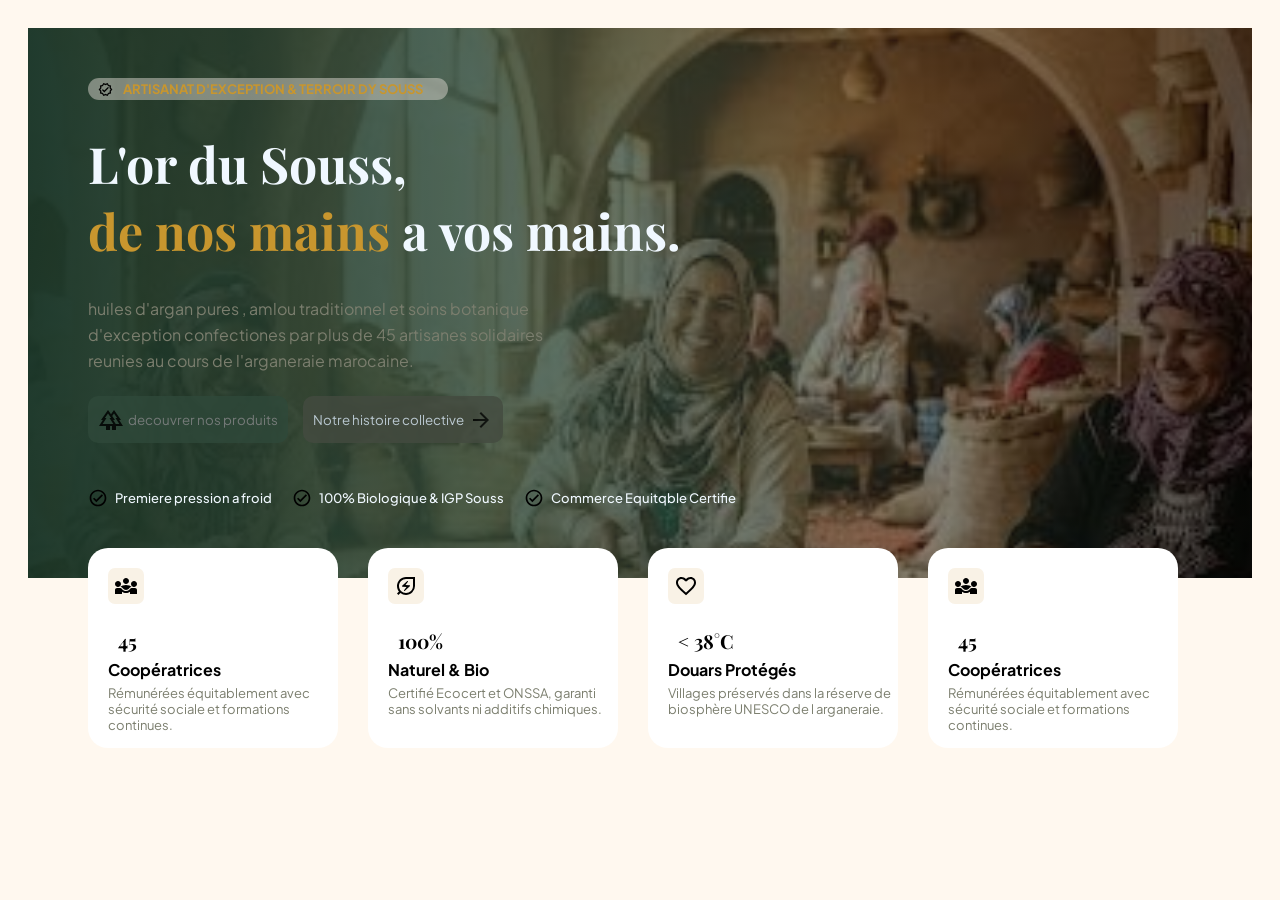
==== acceuil.html @ 3931d27a "feat/acceuil/herosection:completed" ====
<!DOCTYPE html>
<html lang="en">

<head>
  <meta charset="UTF-8">
  <meta name="viewport" content="width=device-width, initial-scale=1.0">
  <title>Document</title>
  <link rel="stylesheet" href="./styles/acceuil.css">
  <link rel="preconnect" href="https://fonts.googleapis.com">
  <link rel="preconnect" href="https://fonts.gstatic.com" crossorigin>
  <link
    href="https://fonts.googleapis.com/css2?family=Alfa+Slab+One&family=Plus+Jakarta+Sans:ital,wght@0,200..800;1,200..800&display=swap"
    rel="stylesheet">
  <link href="https://fonts.googleapis.com/css2?family=Playfair+Display:ital,wght@0,400..900;1,400..900&display=swap"
    rel="stylesheet">
</head>

<body>
  <section class="hero">
    <span class="hbdg"><img src="./icones/certifie.svg" alt=""> ARTISANAT D'EXCEPTION & TERROIR DY SOUSS</span>
    <H1>L'or du Souss,</H1>
    <h1><span>de nos mains </span> a vos mains.</h1>
    <div class="desc">
      <p>huiles d'argan pures , amlou traditionnel et soins botanique</p>
      <p>d'exception confectiones par plus de 45 artisanes solidaires</p>
      <p>reunies au cours de l'arganeraie marocaine.</p>
    </div>
    <div class="but">
      <button class="bone"> <img src="./icones/foret.svg" alt="">decouvrer nos produits </button>
      <button class="btwo"> Notre histoire collective <img src="./icones/fleche-droite.svg" alt=""> </button>
    </div>
    <div class="padge">
      <p><img src="./icones/coche-cercle.svg" alt=""> Premiere pression a froid </p>
      <p><img src="./icones/coche-cercle.svg" alt=""> 100% Biologique & IGP Souss</p>
      <p><img src="./icones/coche-cercle.svg" alt=""> Commerce Equitqble Certifie </p>
    </div>

  </section>
  <div class="herocards">
    <div class="hcard">
      <img src="/icones/diversite.svg" alt="">
      <h3>45</h3>
      <h4>Coopératrices</h4>
      <p>Rémunérées équitablement avec
        sécurité sociale et formations
        continues.</p>

    </div>
    <div class="hcard">
      <img src="/icones/feuille-energie.svg" alt="">
      <h3>100%</h3>
      <h4>Naturel & Bio</h4>
      <p>Certifié Ecocert et ONSSA, garanti
        sans solvants ni additifs chimiques.</p>

    </div>
    <div class="hcard">
      <img src="/icones/favori.svg" alt="">
      <h3> < 38°C</h3>
      <h4>Douars Protégés</h4>
      <p>Villages préservés dans la réserve
de biosphère UNESCO de
l arganeraie.</p>

    </div>
    <div class="hcard">
      <img src="/icones/diversite.svg" alt="">
      <h3>45</h3>
      <h4>Coopératrices</h4>
      <p>Rémunérées équitablement avec
        sécurité sociale et formations
        continues.</p>

    </div>
  </div>




</body>

</html>
---- styles/acceuil.css ----
body{
    padding: 20px;

    background-color: #FFF8EF;
}
.hero{
        position: relative;
    padding-top:  50px; ;
   padding-left: 60px;
        background-image:    linear-gradient(
      90deg,
      rgba(20, 48, 34, 0.96) 0%,
      rgba(47, 74, 58, 0.85) 35%,
      rgba(25, 40, 30, 0.50) 70%,
      rgba(0, 0, 0, 0.65) 100%
    ),url("/imgs/hero/accueil-hero-cooperatrices.jpg");
       
    background-repeat: no-repeat;            
    background-size:cover;                  
    background-position: center;
    background-attachment: fixed; 
    height: 500px;
   


}
.desc{
    margin-top: 40px;
    line-height: 10px;
    margin-bottom: 30px;
    
 p{
        color: #7B7E6E;
         font-family: "Plus Jakarta Sans", sans-serif;
  
  font-weight:400;
 font-size: medium;
    }
}
.hbdg{
    padding-left: 10px;
    border-radius: 20px;
    align-items: center;
    margin-bottom: 30px;
    
display: flex;
background-color: rgba(218, 214, 205, 0.5);

width: 350px;
height: 22px;
gap: 10px;
  color: #c8962e;
  font-family: "Plus Jakarta Sans", sans-serif;
  
  font-weight:700;
 font-size: small;
  img{
    color: #c8962e;
    width: 15px;
  }
}
    h1{
        margin-top: 0px;
        margin-bottom: 0Px;
      font-family: "Playfair Display", serif;
  font-size: 50Px;
  font-weight: 700;
  color: aliceblue;
  font-style: normal;
  span{
    color: #c8962e;
  }
  
    }
    .but{
           display: flex;
          gap:15px;
        button{
            display: flex;
           justify-content: center;
           align-items: center;
           gap:5px;
           height: 47px;
           width: 200px;
           border: none;
           border-radius: 10px;
          
        } .btwo{
           background-color:#444B40;
           opacity: 0.8;
           color: rgb(220, 235, 249);
           font-family:"Plus Jakarta Sans", sans-serif ;
           }
           .bone{
            background-color: #2F493A;
            opacity: 0.8;
                      color: rgb(137, 138, 140);
           font-family:"Plus Jakarta Sans", sans-serif ;
           }
          
    }
     .padge{
            display: flex;
            gap: 20Px;
            margin-top: 32Px;
            p{
                font-family:"Plus Jakarta Sans", sans-serif ;
                font-size: small;
                font-weight: 500;
                color: aliceblue;
                display: flex;
                justify-content: center;
                align-items: center;
                gap: 7px;
                img{
                  width: 20px;
      
                }
            }
           }
           .herocards{
                position: relative;
                bottom: 30px;
            margin-left: 60px;
            display: flex;
            gap: 30px;
            flex-wrap: wrap;
           }
           .hcard{
            img{
        background-color: #F9F2E6;
        padding: 6px;
        border-radius: 7Px;
        margin:  20Px 0PX 0PX 20px;

            }
            h3{
             font-family: "Playfair Display", serif;
             font-weight: 700;
             font-size: larger;
             margin: 20Px 0PX 0PX 30px ;
            }
            h4{
              margin: 5Px 0PX 0PX 20px ;
              font-family:"Plus Jakarta Sans", serif ;
              font-size: medium;
            }
            p{
          font-family:"Plus Jakarta Sans", serif ;
              font-size: small;
              color: #7B7E6E;
              margin: 5Px 0PX 0PX 20px ;
            }

            background-color: rgb(255, 255, 255);
            width: 250px;
            height: 200px;
            border: none;
            border-radius: 20px;
            
           }
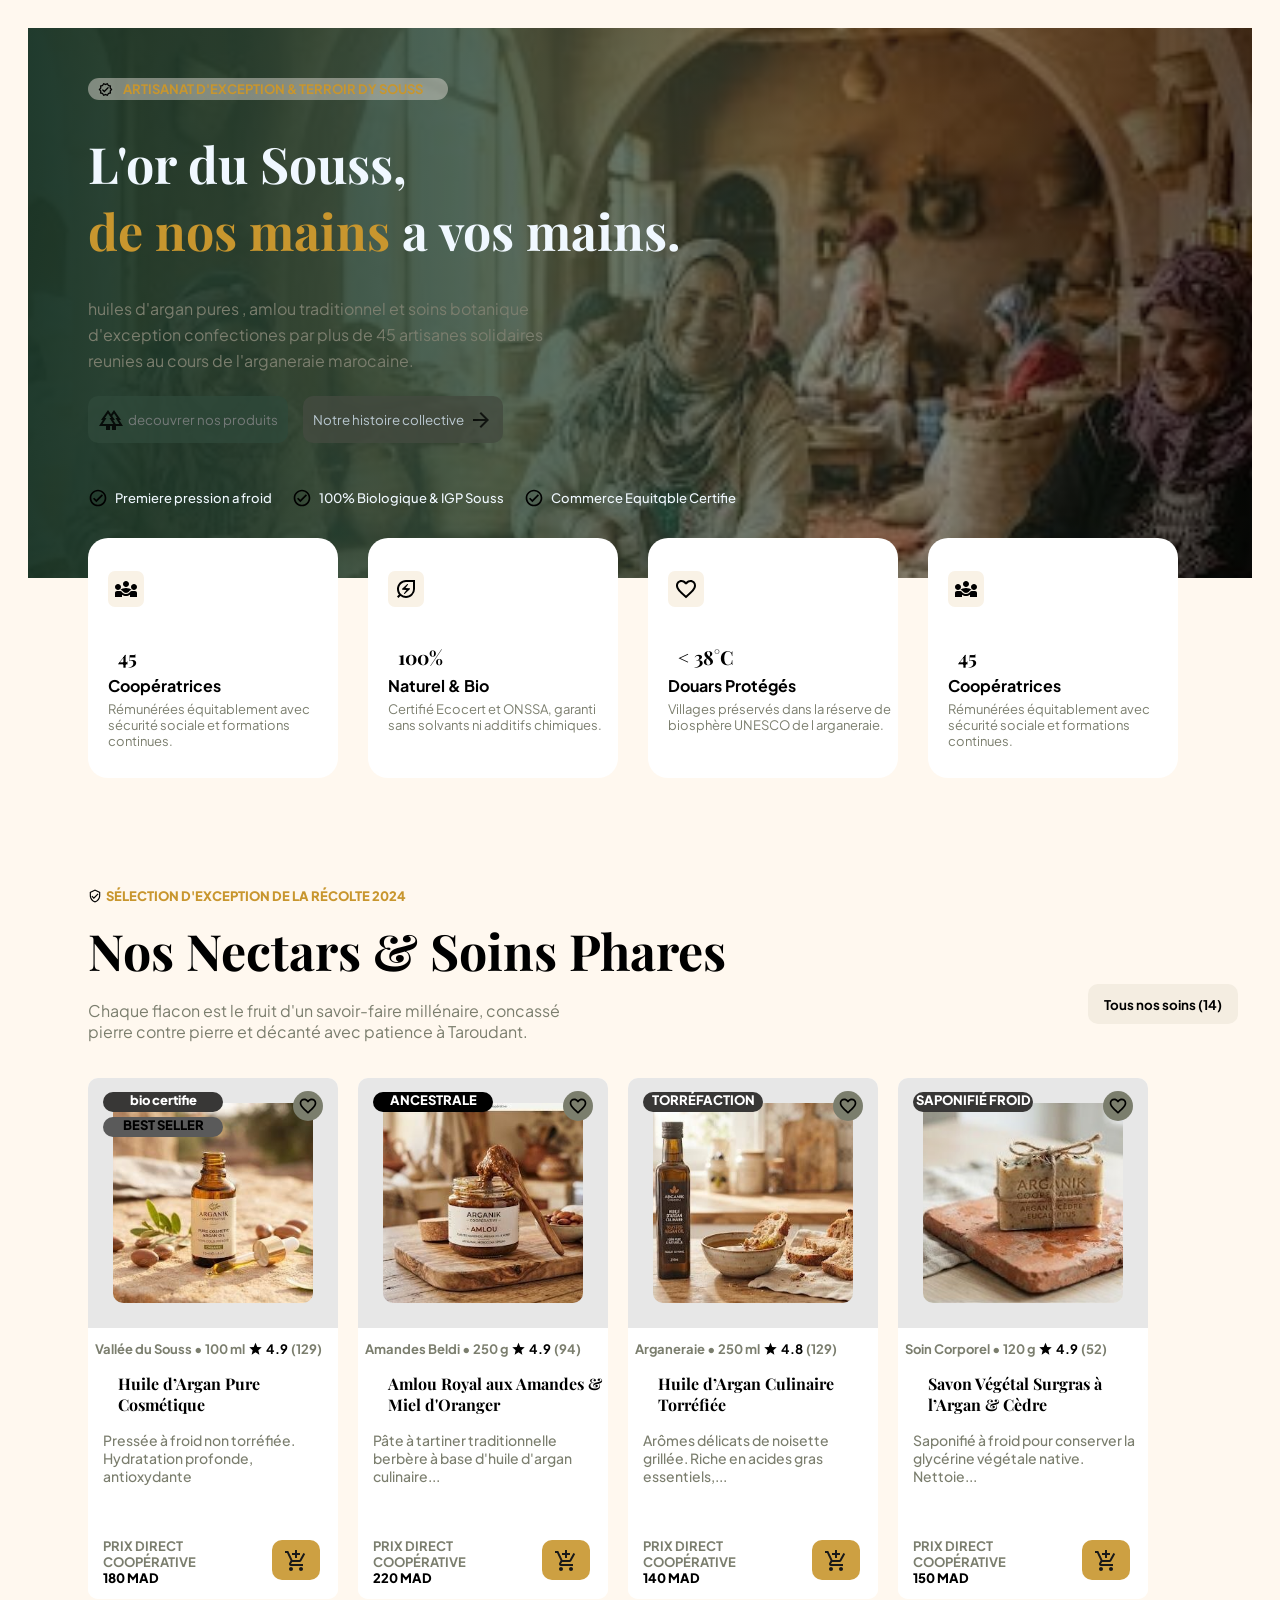
==== commit 4d168e6f: "faet/acceuil/product-section: completed" ====
--- a/acceuil.html
+++ b/acceuil.html
@@ -56,11 +56,12 @@
     </div>
     <div class="hcard">
       <img src="/icones/favori.svg" alt="">
-      <h3> < 38°C</h3>
-      <h4>Douars Protégés</h4>
-      <p>Villages préservés dans la réserve
-de biosphère UNESCO de
-l arganeraie.</p>
+      <h3>
+        < 38°C</h3>
+          <h4>Douars Protégés</h4>
+          <p>Villages préservés dans la réserve
+            de biosphère UNESCO de
+            l arganeraie.</p>
 
     </div>
     <div class="hcard">
@@ -73,6 +74,125 @@
 
     </div>
   </div>
+  <section class="produits">
+    <h3> <img src="/icones/bouclier.svg" alt="">SÉLECTION D'EXCEPTION DE LA RÉCOLTE 2024</h3>
+    <h1>Nos Nectars & Soins Phares</h1>
+    <div class="xx">
+      <p>Chaque flacon est le fruit d'un savoir-faire millénaire, concassé pierre contre
+        pierre et décanté avec patience à Taroudant.</p>
+      <button>Tous nos soins (14)</button>
+    </div>
+
+    <div class="produitcards">
+      <div class="prdcard">
+        <div class="top">
+          <div class="badge">
+            <p>
+              <span class="grayfionse">bio certifie </span>
+              <span class="gray">BEST SELLER</span>
+            </p>
+            <img src="/icones/favori.svg" alt="">
+          </div>
+          <img class="imgT" src="/imgs/produits/huile-argan-cosmetique-02.jpg" alt="">
+        </div>
+        <div class="buttum">
+          <p> Vallée du Souss • 100 ml <img class="img" src="/icones/etoile.svg" alt=""> <span>4.9</span>(129) </p>
+          <h3>Huile d’Argan Pure
+            Cosmétique</h3>
+          <article>Pressée à froid non torréfiée.
+            Hydratation profonde, antioxydante</article>
+        </div>
+        <div class="panier first" >
+          <p>PRIX DIRECT COOPÉRATIVE
+            <span>180 MAD</span>
+          </p>
+          <button> <img src="/icones/ajout-panier.svg" alt=""></button>
+        </div>
+      </div>
+
+      <div class="prdcard">
+        <div class="top">
+          <div class="badge">
+            <p>
+              <span> ANCESTRALE </span>
+
+            </p>
+            <img src="/icones/favori.svg" alt="">
+          </div>
+          <img class="imgT" src="/imgs/produits/amlou-amandes-miel-02.jpg" alt="">
+        </div>
+        <div class="buttum">
+          <p> Amandes Beldi • 250 g <img class="img" src="/icones/etoile.svg" alt=""> <span>4.9</span>(94) </p>
+          <h3>Amlou Royal aux
+            Amandes & Miel
+            d'Oranger</h3>
+          <article>Pâte à tartiner traditionnelle berbère
+            à base d'huile d'argan culinaire...</article>
+        </div>
+        <div class="panier">
+          <p>PRIX DIRECT COOPÉRATIVE
+            <span>220 MAD</span>
+          </p>
+          <button> <img src="/icones/ajout-panier.svg" alt=""></button>
+        </div>
+      </div>
+
+      <div class="prdcard">
+        <div class="top">
+          <div class="badge">
+            <p>
+              <span class="grayfionse">TORRÉFACTION</span>
+
+            </p>
+            <img src="/icones/favori.svg" alt="">
+          </div>
+          <img class="imgT" src="/imgs/produits/huile-argan-culinaire-02.jpg" alt="">
+        </div>
+        <div class="buttum">
+          <p> Arganeraie •
+            250 ml <img class="img" src="/icones/etoile.svg" alt=""> <span>4.8</span>(129) </p>
+          <h3>Huile d’Argan Culinaire
+            Torréfiée</h3>
+          <article>Arômes délicats de noisette grillée.
+            Riche en acides gras essentiels,...</article>
+        </div>
+        <div class="panier">
+          <p>PRIX DIRECT COOPÉRATIVE
+            <span>140 MAD</span>
+          </p>
+          <button> <img src="/icones/ajout-panier.svg" alt=""></button>
+        </div>
+      </div>
+
+      <div class="prdcard">
+        <div class="top">
+          <div class="badge">
+            <p>
+              <span class="grayfionse">SAPONIFIÉ FROID </span>
+
+            </p>
+            <img src="/icones/favori.svg" alt="">
+          </div>
+          <img class="imgT" src="/imgs/produits/savon-vegetal-argan-cedre.jpg" alt="">
+        </div>
+        <div class="buttum">
+          <p> Soin Corporel • 120 g <img class="img" src="/icones/etoile.svg" alt=""> <span>4.9</span>(52) </p>
+          <h3>Savon Végétal Surgras à
+            l’Argan & Cèdre</h3>
+          <article>Saponifié à froid pour conserver la
+            glycérine végétale native. Nettoie...</article>
+        </div>
+        <div class="panier">
+          <p>PRIX DIRECT COOPÉRATIVE
+            <span>150 MAD</span>
+          </p>
+          <button> <img src="/icones/ajout-panier.svg" alt=""></button>
+        </div>
+      </div>
+
+
+    </div>
+  </section>
 
 
 
--- a/styles/acceuil.css
+++ b/styles/acceuil.css
@@ -1,161 +1,383 @@
-body{
+body {
     padding: 20px;
 
     background-color: #FFF8EF;
 }
-.hero{
-        position: relative;
-    padding-top:  50px; ;
-   padding-left: 60px;
-        background-image:    linear-gradient(
-      90deg,
-      rgba(20, 48, 34, 0.96) 0%,
-      rgba(47, 74, 58, 0.85) 35%,
-      rgba(25, 40, 30, 0.50) 70%,
-      rgba(0, 0, 0, 0.65) 100%
-    ),url("/imgs/hero/accueil-hero-cooperatrices.jpg");
-       
-    background-repeat: no-repeat;            
-    background-size:cover;                  
+
+.hero {
+    position: relative;
+    padding-top: 50px;
+    ;
+    padding-left: 60px;
+    background-image: linear-gradient(90deg,
+            rgba(20, 48, 34, 0.96) 0%,
+            rgba(47, 74, 58, 0.85) 35%,
+            rgba(25, 40, 30, 0.50) 70%,
+            rgba(0, 0, 0, 0.65) 100%), url("/imgs/hero/accueil-hero-cooperatrices.jpg");
+
+    background-repeat: no-repeat;
+    background-size: cover;
     background-position: center;
-    background-attachment: fixed; 
+    background-attachment: fixed;
     height: 500px;
-   
-
-
-}
-.desc{
+
+
+
+}
+
+.desc {
     margin-top: 40px;
     line-height: 10px;
     margin-bottom: 30px;
-    
- p{
+
+    p {
         color: #7B7E6E;
-         font-family: "Plus Jakarta Sans", sans-serif;
-  
-  font-weight:400;
- font-size: medium;
-    }
-}
-.hbdg{
+        font-family: "Plus Jakarta Sans", sans-serif;
+
+        font-weight: 400;
+        font-size: medium;
+    }
+}
+
+.hbdg {
     padding-left: 10px;
     border-radius: 20px;
     align-items: center;
     margin-bottom: 30px;
-    
-display: flex;
-background-color: rgba(218, 214, 205, 0.5);
-
-width: 350px;
-height: 22px;
-gap: 10px;
-  color: #c8962e;
-  font-family: "Plus Jakarta Sans", sans-serif;
-  
-  font-weight:700;
- font-size: small;
-  img{
+
+    display: flex;
+    background-color: rgba(218, 214, 205, 0.5);
+
+    width: 350px;
+    height: 22px;
+    gap: 10px;
     color: #c8962e;
-    width: 15px;
-  }
-}
-    h1{
-        margin-top: 0px;
-        margin-bottom: 0Px;
-      font-family: "Playfair Display", serif;
-  font-size: 50Px;
-  font-weight: 700;
-  color: aliceblue;
-  font-style: normal;
-  span{
-    color: #c8962e;
-  }
-  
-    }
-    .but{
-           display: flex;
-          gap:15px;
-        button{
-            display: flex;
-           justify-content: center;
-           align-items: center;
-           gap:5px;
-           height: 47px;
-           width: 200px;
-           border: none;
-           border-radius: 10px;
-          
-        } .btwo{
-           background-color:#444B40;
-           opacity: 0.8;
-           color: rgb(220, 235, 249);
-           font-family:"Plus Jakarta Sans", sans-serif ;
-           }
-           .bone{
-            background-color: #2F493A;
-            opacity: 0.8;
-                      color: rgb(137, 138, 140);
-           font-family:"Plus Jakarta Sans", sans-serif ;
-           }
-          
-    }
-     .padge{
-            display: flex;
-            gap: 20Px;
-            margin-top: 32Px;
-            p{
-                font-family:"Plus Jakarta Sans", sans-serif ;
-                font-size: small;
-                font-weight: 500;
-                color: aliceblue;
-                display: flex;
-                justify-content: center;
-                align-items: center;
-                gap: 7px;
-                img{
-                  width: 20px;
-      
-                }
-            }
-           }
-           .herocards{
-                position: relative;
-                bottom: 30px;
-            margin-left: 60px;
-            display: flex;
-            gap: 30px;
-            flex-wrap: wrap;
-           }
-           .hcard{
-            img{
+    font-family: "Plus Jakarta Sans", sans-serif;
+
+    font-weight: 700;
+    font-size: small;
+
+    img {
+        color: #c8962e;
+        width: 15px;
+    }
+}
+
+h1 {
+    margin-top: 0px;
+    margin-bottom: 0Px;
+    font-family: "Playfair Display", serif;
+    font-size: 50Px;
+    font-weight: 700;
+    color: aliceblue;
+    font-style: normal;
+
+    span {
+        color: #c8962e;
+    }
+
+}
+
+.but {
+    display: flex;
+    gap: 15px;
+
+    button {
+        display: flex;
+        justify-content: center;
+        align-items: center;
+        gap: 5px;
+        height: 47px;
+        width: 200px;
+        border: none;
+        border-radius: 10px;
+
+    }
+
+    .btwo {
+        background-color: #444B40;
+        opacity: 0.8;
+        color: rgb(220, 235, 249);
+        font-family: "Plus Jakarta Sans", sans-serif;
+    }
+
+    .bone {
+        background-color: #2F493A;
+        opacity: 0.8;
+        color: rgb(137, 138, 140);
+        font-family: "Plus Jakarta Sans", sans-serif;
+    }
+
+}
+
+.padge {
+    display: flex;
+    gap: 20Px;
+    margin-top: 32Px;
+
+    p {
+        font-family: "Plus Jakarta Sans", sans-serif;
+        font-size: small;
+        font-weight: 500;
+        color: aliceblue;
+        display: flex;
+        justify-content: center;
+        align-items: center;
+        gap: 7px;
+
+        img {
+            width: 20px;
+
+        }
+    }
+}
+
+.herocards {
+    position: relative;
+    bottom: 40px;
+    margin-left: 60px;
+    display: flex;
+    gap: 30px;
+    flex-wrap: wrap;
+}
+
+.hcard {
+    img {
         background-color: #F9F2E6;
         padding: 6px;
         border-radius: 7Px;
-        margin:  20Px 0PX 0PX 20px;
-
-            }
-            h3{
-             font-family: "Playfair Display", serif;
-             font-weight: 700;
-             font-size: larger;
-             margin: 20Px 0PX 0PX 30px ;
-            }
-            h4{
-              margin: 5Px 0PX 0PX 20px ;
-              font-family:"Plus Jakarta Sans", serif ;
-              font-size: medium;
-            }
-            p{
-          font-family:"Plus Jakarta Sans", serif ;
-              font-size: small;
-              color: #7B7E6E;
-              margin: 5Px 0PX 0PX 20px ;
-            }
-
-            background-color: rgb(255, 255, 255);
-            width: 250px;
+        margin: 33Px 0PX 0PX 20px;
+
+    }
+
+    h3 {
+        font-family: "Playfair Display", serif;
+        font-weight: 700;
+        font-size: larger;
+        margin: 33Px 0PX 0PX 30px;
+    }
+
+    h4 {
+        margin: 5Px 0PX 0PX 20px;
+        font-family: "Plus Jakarta Sans", serif;
+        font-size: medium;
+    }
+
+    p {
+        font-family: "Plus Jakarta Sans", serif;
+        font-size: small;
+        color: #7B7E6E;
+        margin: 5Px 0PX 0PX 20px;
+    }
+
+    background-color: rgb(255, 255, 255);
+    width: 250px;
+    height: 240px;
+    border: none;
+    border-radius: 20px;
+
+}
+
+.produits {
+    margin: 70Px 0px 0px 60px;
+
+    h3 {
+        color: #c8962e;
+        font-family: "Plus Jakarta Sans", serif;
+        font-weight: 800;
+        
+        font-size: small;
+        display: flex;
+        align-items: center;
+
+        img {
+            width: 14px;
+            margin-right: 4px;
+        }
+
+    }
+
+    h1 {
+        font-family: "Playfair Display", serif;
+        font-size: 50Px;
+        font-weight: 700;
+        color: black;
+    }
+
+    p {
+        font-family: "Plus Jakarta Sans", serif;
+        color: #7B7E6E;
+        width: 500px;
+    }
+
+    button {
+        background-color: #F4EDE1;
+        height: 40px;
+        width: 150px;
+        font-family: "Plus Jakarta Sans", serif;
+        border: none;
+        border-radius: 10px;
+        margin-bottom: 5Px;
+        font-weight: 700;
+
+    }
+
+    .xx {
+        display: flex;
+        gap: 500Px;
+    }
+}
+
+
+
+
+.prdcard {
+    padding-bottom: 0;
+    background-color: white;
+     width: 250px;
+     border-radius: 10px;
+    display: flex;
+    flex-direction: column;
+    
+
+    .top {
+     
+     position: relative;
+        background-color: #E7E7E7;
+        width: 250px;
+        height: 250px;
+        display: flex;
+        align-items: center;
+        justify-content: center;
+        border-radius: 10px 10PX 0Px 0px;
+
+        .imgT {
+          
+            object-fit: cover;
+            width: 200px;
             height: 200px;
             border: none;
-            border-radius: 20px;
-            
-           }+            border-radius: 10px;
+        }
+
+    }
+
+    .buttum {
+        background-color: white;
+     
+        width: 250PX;
+        p {
+            margin-left: 7Px;
+            display: flex;
+            gap: 3px;
+            font-weight: 700;
+            font-size: 13px;
+            span{
+                font-weight: 700;
+                color: black;
+            }
+
+
+        }
+
+        .img {
+            width: 15px;
+        }
+
+        h3 {
+            font-family: "Playfair Display", serif;
+            font-size: 16Px;
+            font-weight: 700;
+            margin-left: 4PX;
+            color: black;
+            margin-left: 30px;
+        }
+        article{
+            margin-left: 15px;
+           font-family:"Plus Jakarta Sans", serif ;
+           font-size: 14px;
+           font-weight: 500;
+            max-width: 230Px;
+            color: #7B7E6E;
+        }
+
+    }
+    .panier{
+        margin-top: 40px;
+        background-color: white;
+        display: flex;
+        width: 250px;
+        border-radius: 0 0 10px 10px;
+        p{
+            display: flex;
+            flex-direction: column;
+            font-size: 13px;
+            font-weight: 700;
+            margin-left: 15px;
+            span{
+                color: black;
+                font-weight: 800;
+            }
+        }
+        button{
+            background-color: #c8962e;
+            padding: 5px 0px 0px 0px;
+            margin: 15Px 18Px 10Px 10Px;
+            opacity: 0.9;
+        }
+    }
+    .badge{
+        display:flex;
+        gap: 40px;
+        padding: 0;
+        width: 220px;
+        position: absolute;
+        z-index: 1;
+        top: -2px;
+        img{
+            margin-top: 15Px;
+            width: 20px;
+            height: 20px;
+                background-color: hsl(71, 7%, 46%);
+                padding: 5PX;
+                border-radius: 20Px;
+        }
+        p{
+            display: flex;
+            flex-direction: column;
+            gap: 5px;
+          
+        
+            width: 150px;
+            span{
+                background-color: black;
+                width: 120px;
+                height: 20px;
+                
+                display: flex;
+                justify-content: center;
+                border-radius: 10PX;
+                font-family:"Plus Jakarta Sans", serif ;
+                font-size: small;
+                font-weight: 800;
+                color: white;
+                
+            }
+            .grayfionse{
+                 background-color: #383736;
+                 color: white;
+            }
+            .gray{
+             background-color: #5A5A5A;
+                 color: black;
+            }
+        }
+    }
+
+}
+.produitcards{
+    display: flex;
+    gap: 20px;
+    flex-wrap: wrap;
+    margin-top: 20px;
+}
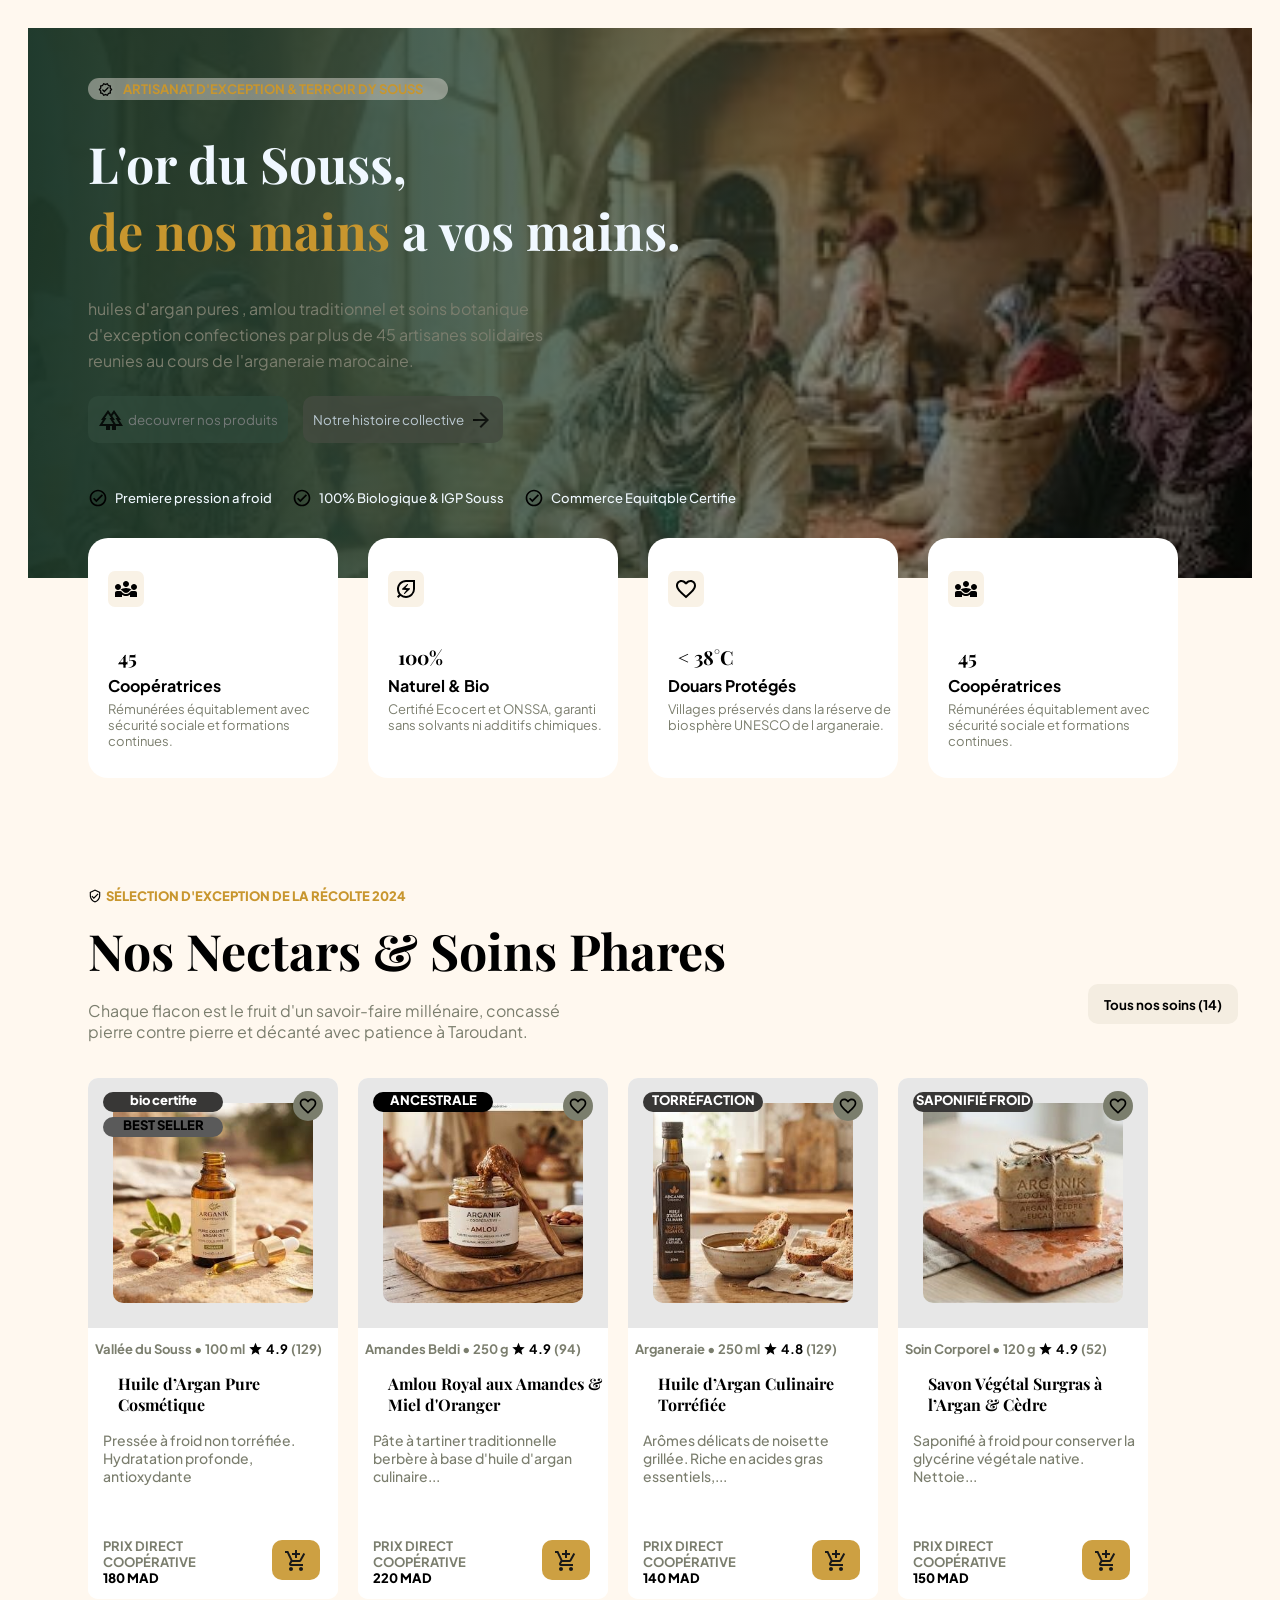
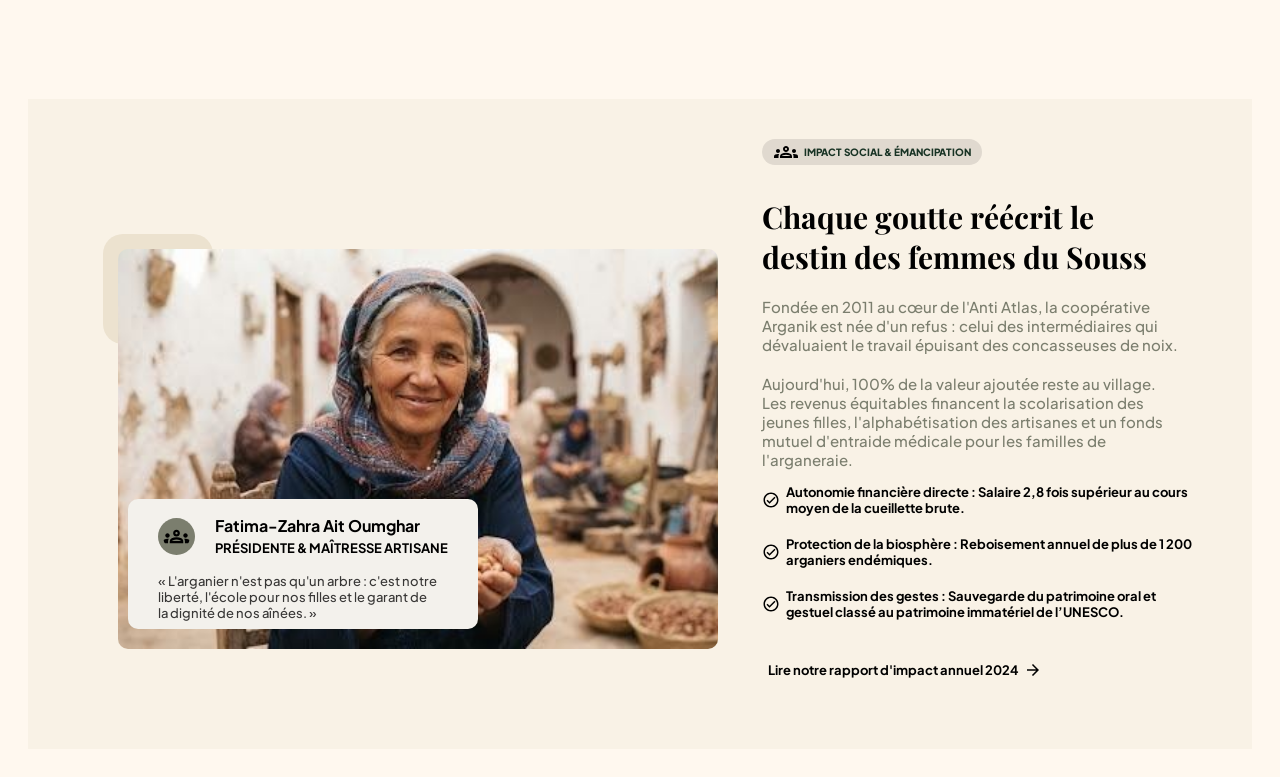
==== commit 65efefeb: "feat/acuiell/impact-section:completed" ====
--- a/acceuil.html
+++ b/acceuil.html
@@ -102,7 +102,7 @@
           <article>Pressée à froid non torréfiée.
             Hydratation profonde, antioxydante</article>
         </div>
-        <div class="panier first" >
+        <div class="panier first">
           <p>PRIX DIRECT COOPÉRATIVE
             <span>180 MAD</span>
           </p>
@@ -193,6 +193,51 @@
 
     </div>
   </section>
+  <section class="impact">
+    <div class="leftside">
+      <div class="care "></div>
+      <img src="/imgs/accueil/impact-presidente-fatima-zahra.jpg" alt="">
+      <div class="msg">
+        <li><img src="/icones/groupe.svg" alt="">
+          <p>
+            Fatima-Zahra Ait Oumghar <br>
+            <span> PRÉSIDENTE & MAÎTRESSE ARTISANE</span>
+          </p>
+        </li>
+        <article>
+          « L'arganier n'est pas qu'un arbre : c'est notre liberté,
+          l'école pour nos filles et le garant de la dignité de
+          nos aînées. »
+      </div>
+
+
+      </article>
+    </div>
+
+
+    <div class="rightside">
+      <span><img src="/icones/groupe.svg" alt="">IMPACT SOCIAL & ÉMANCIPATION</span>
+      <h1>Chaque goutte réécrit le
+        destin des femmes du
+        Souss</h1>
+
+      <p>Fondée en 2011 au cœur de l'Anti Atlas, la coopérative Arganik
+        est née d'un refus : celui des intermédiaires qui dévaluaient le
+        travail épuisant des concasseuses de noix.</p>
+      <p>Aujourd'hui, 100% de la valeur ajoutée reste au village. Les
+        revenus équitables financent la scolarisation des jeunes filles,
+        l'alphabétisation des artisanes et un fonds mutuel d'entraide
+        médicale pour les familles de l'arganeraie.</p>
+
+      <li><img src="/icones/coche-cercle.svg" alt="">Autonomie financière directe : Salaire 2,8 fois supérieur au cours
+        moyen de la cueillette brute.</li>
+      <li><img src="/icones/coche-cercle.svg" alt="">Protection de la biosphère : Reboisement annuel de plus de 1 200
+        arganiers endémiques.</li>
+      <li><img src="/icones/coche-cercle.svg" alt=""> Transmission des gestes : Sauvegarde du patrimoine oral et gestuel
+        classé au patrimoine immatériel de l’UNESCO.</li>
+      <button>Lire notre rapport d'impact annuel 2024 <img src="/icones/fleche-droite.svg" alt=""></button>
+    </div>
+  </section>
 
 
 
--- a/styles/acceuil.css
+++ b/styles/acceuil.css
@@ -185,7 +185,7 @@
         color: #c8962e;
         font-family: "Plus Jakarta Sans", serif;
         font-weight: 800;
-        
+
         font-size: small;
         display: flex;
         align-items: center;
@@ -234,15 +234,15 @@
 .prdcard {
     padding-bottom: 0;
     background-color: white;
-     width: 250px;
-     border-radius: 10px;
+    width: 250px;
+    border-radius: 10px;
     display: flex;
     flex-direction: column;
-    
+
 
     .top {
-     
-     position: relative;
+
+        position: relative;
         background-color: #E7E7E7;
         width: 250px;
         height: 250px;
@@ -252,7 +252,7 @@
         border-radius: 10px 10PX 0Px 0px;
 
         .imgT {
-          
+
             object-fit: cover;
             width: 200px;
             height: 200px;
@@ -264,15 +264,17 @@
 
     .buttum {
         background-color: white;
-     
+
         width: 250PX;
+
         p {
             margin-left: 7Px;
             display: flex;
             gap: 3px;
             font-weight: 700;
             font-size: 13px;
-            span{
+
+            span {
                 font-weight: 700;
                 color: black;
             }
@@ -292,92 +294,258 @@
             color: black;
             margin-left: 30px;
         }
-        article{
+
+        article {
             margin-left: 15px;
-           font-family:"Plus Jakarta Sans", serif ;
-           font-size: 14px;
-           font-weight: 500;
+            font-family: "Plus Jakarta Sans", serif;
+            font-size: 14px;
+            font-weight: 500;
             max-width: 230Px;
             color: #7B7E6E;
         }
 
     }
-    .panier{
+
+    .panier {
         margin-top: 40px;
         background-color: white;
         display: flex;
         width: 250px;
         border-radius: 0 0 10px 10px;
-        p{
+
+        p {
             display: flex;
             flex-direction: column;
             font-size: 13px;
             font-weight: 700;
             margin-left: 15px;
-            span{
+
+            span {
                 color: black;
                 font-weight: 800;
             }
         }
-        button{
+
+        button {
             background-color: #c8962e;
             padding: 5px 0px 0px 0px;
             margin: 15Px 18Px 10Px 10Px;
             opacity: 0.9;
         }
     }
-    .badge{
-        display:flex;
+
+    .badge {
+        display: flex;
         gap: 40px;
         padding: 0;
         width: 220px;
         position: absolute;
         z-index: 1;
         top: -2px;
-        img{
+
+        img {
             margin-top: 15Px;
             width: 20px;
             height: 20px;
-                background-color: hsl(71, 7%, 46%);
-                padding: 5PX;
-                border-radius: 20Px;
-        }
-        p{
+            background-color: hsl(71, 7%, 46%);
+            padding: 5PX;
+            border-radius: 20Px;
+        }
+
+        p {
             display: flex;
             flex-direction: column;
             gap: 5px;
-          
-        
+
+
             width: 150px;
-            span{
+
+            span {
                 background-color: black;
                 width: 120px;
                 height: 20px;
-                
+
                 display: flex;
                 justify-content: center;
                 border-radius: 10PX;
-                font-family:"Plus Jakarta Sans", serif ;
+                font-family: "Plus Jakarta Sans", serif;
                 font-size: small;
                 font-weight: 800;
                 color: white;
-                
-            }
-            .grayfionse{
-                 background-color: #383736;
-                 color: white;
-            }
-            .gray{
-             background-color: #5A5A5A;
-                 color: black;
-            }
-        }
-    }
-
-}
-.produitcards{
+
+            }
+
+            .grayfionse {
+                background-color: #383736;
+                color: white;
+            }
+
+            .gray {
+                background-color: #5A5A5A;
+                color: black;
+            }
+        }
+    }
+
+}
+
+.produitcards {
     display: flex;
     gap: 20px;
     flex-wrap: wrap;
     margin-top: 20px;
 }
+
+.impact {
+    background-color: #F9F2E6;
+    margin-top: 100px;
+    width: 100%;
+    height: 650px;
+    display: grid;
+    grid-template-columns: 1.5fr 1fr;
+
+    .rightside {
+        margin-top: 40px;
+
+        span {
+            width: 220px;
+            font-size: x-small;
+            font-weight: 800;
+            font-family: "Plus Jakarta Sans", serif;
+            background-color: #E0D9CF;
+            color: #183324;
+            padding: 1px 0px 1px 0px;
+            border-radius: 40px;
+            display: flex;
+            align-items: center;
+            justify-content: center;
+
+            img {
+                margin-right: 6px;
+            }
+        }
+
+        h1 {
+            margin-right: 80px; 
+            margin-top: 32px;
+            font-family: "Playfair Display", serif;
+            font-size: 30Px;
+            font-weight: 700;
+            color: black;
+            font-style: normal; 
+        }
+
+        p {
+        color: #7B7E6E;
+        font-family: "Plus Jakarta Sans", sans-serif;
+          margin-right: 70px;
+        font-weight: 500;
+        font-size: 15px;
+        margin-top: 20px;
+
+        }
+        li{
+        list-style: none;
+        display: flex ;
+        align-items: center;
+        font-family: "Plus Jakarta Sans", sans-serif;
+        font-size: small;
+        font-weight: 700;
+        margin-right: 50px;
+        margin-bottom: 20px;
+        img{
+            width: 18px;
+            margin-right: 6px;
+        }
+
+        }
+        button{
+            margin-top: 40Px;
+            background-color: #F9F2E6;
+            border: none;
+            display: flex;
+            align-items: center;
+                    align-items: center;
+        font-family: "Plus Jakarta Sans", sans-serif;
+        font-size: small;
+        font-weight: 700;
+        img{
+            margin-left: 5px;
+            width: 18px;
+
+        }
+        }
+    }
+
+
+    .leftside{
+        position: relative;
+        
+       .care{ 
+        background-color: #ECE2CF;
+        height: 110px;
+        width: 110px;
+        border-radius: 20px;
+        left: 75px;
+        top: 135px;
+        position: absolute;
+        z-index: 1;
+        
+    }
+    >img{
+        position: absolute;
+        z-index: 2;
+        border-radius: 10px;
+        height: 400px;
+        width: 600px;
+        object-fit: cover;
+        left: 90px;
+       bottom: 100PX;
+    }
+    .msg{
+        position: absolute;
+        z-index: 2;
+        height: 130px;
+        left: 100px;
+        top: 400px;
+        background-color: #f3f1ec;
+        width: 350px;
+        border-radius: 10px;
+        img{
+            width: 27px;
+            height: 27px;
+        }
+        li{
+            margin-left: 30px;
+            display: flex;
+            align-items: center;
+            img{
+                margin-right: 5px;
+                background-color: #7B7E6E;
+                border-radius: 30px;
+                padding: 5px;
+            }
+            span{
+        font-family: "Plus Jakarta Sans", sans-serif;
+        font-size: small;
+        font-weight: 700; 
+            }
+            p{ margin-left: 15px;
+                        font-family: "Plus Jakarta Sans", sans-serif;
+        font-size: medium;
+        font-weight: 700;
+            }
+       
+
+        }
+         article{
+        font-family: "Plus Jakarta Sans", sans-serif;
+        font-size: small;
+        font-weight: 500; 
+        width: 80%;
+        margin-left: 30px;
+        color: #383736;
+            } 
+    }
+    }
+}
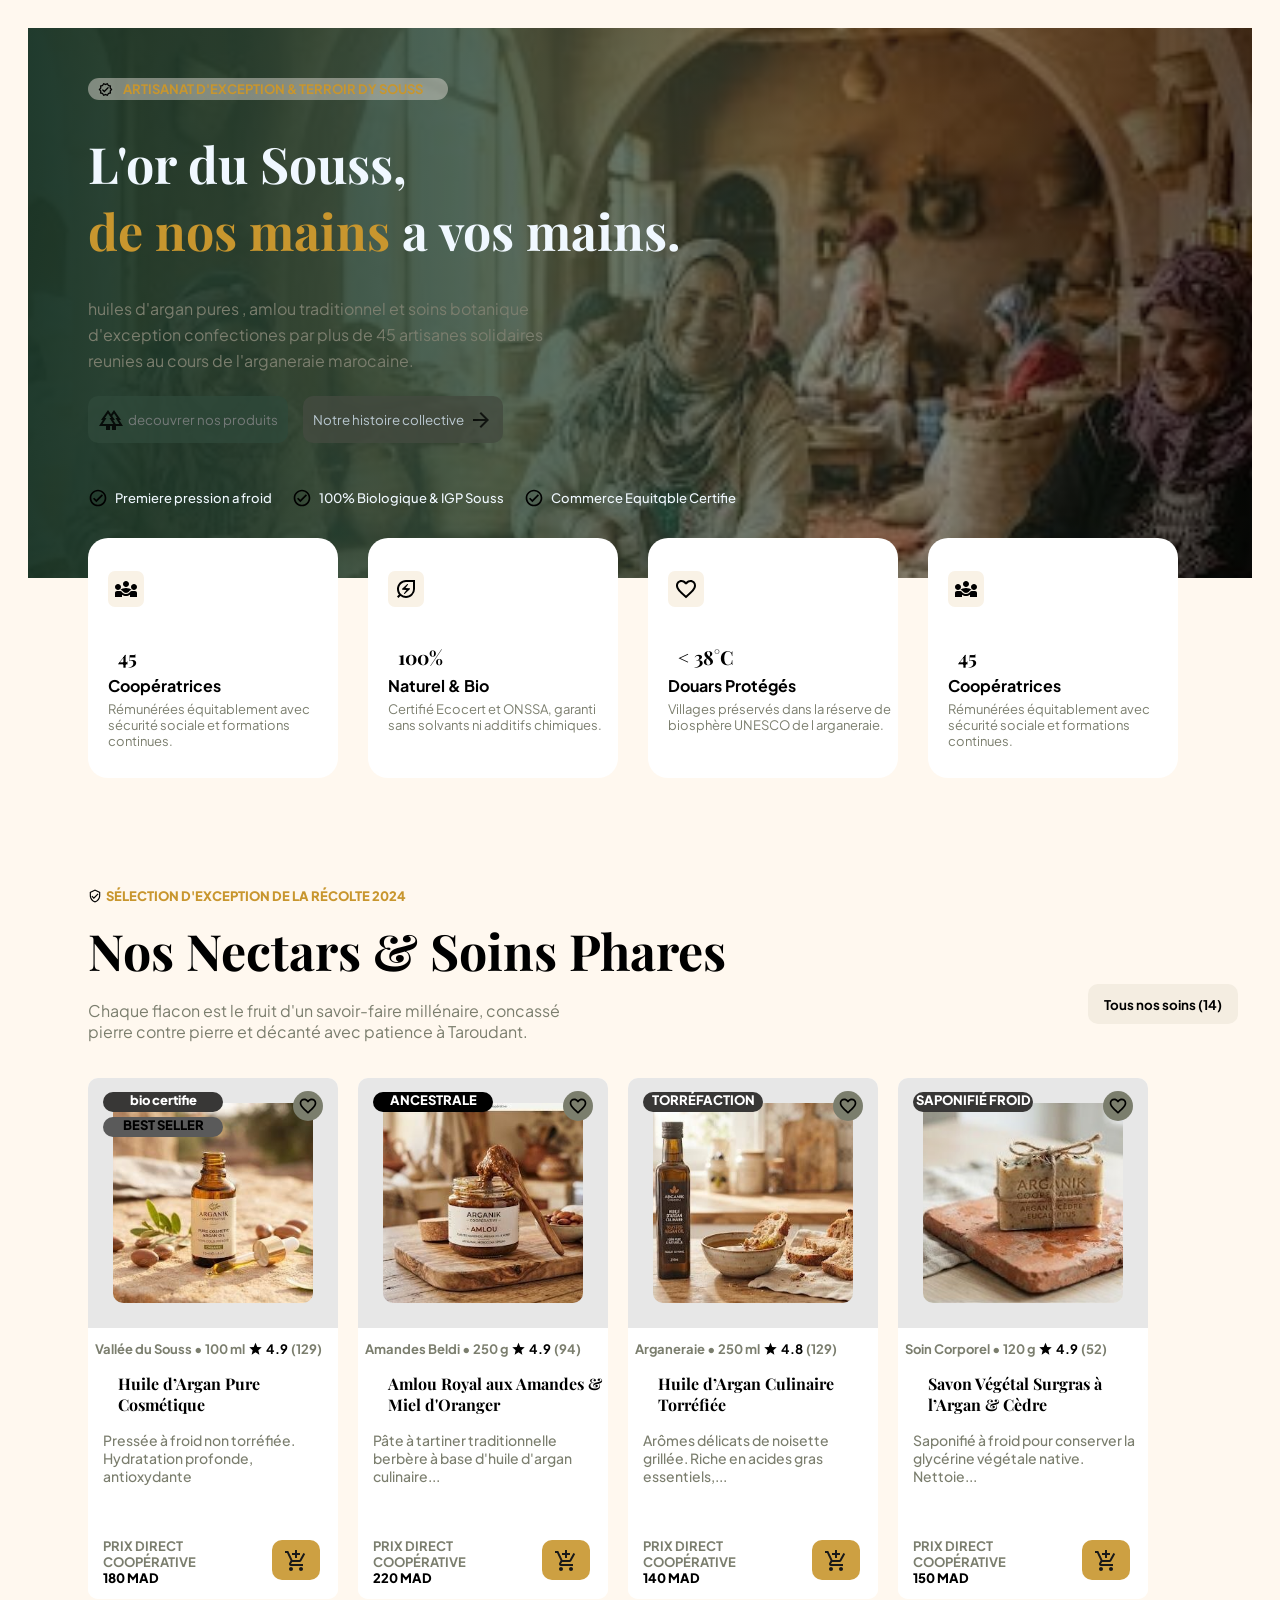
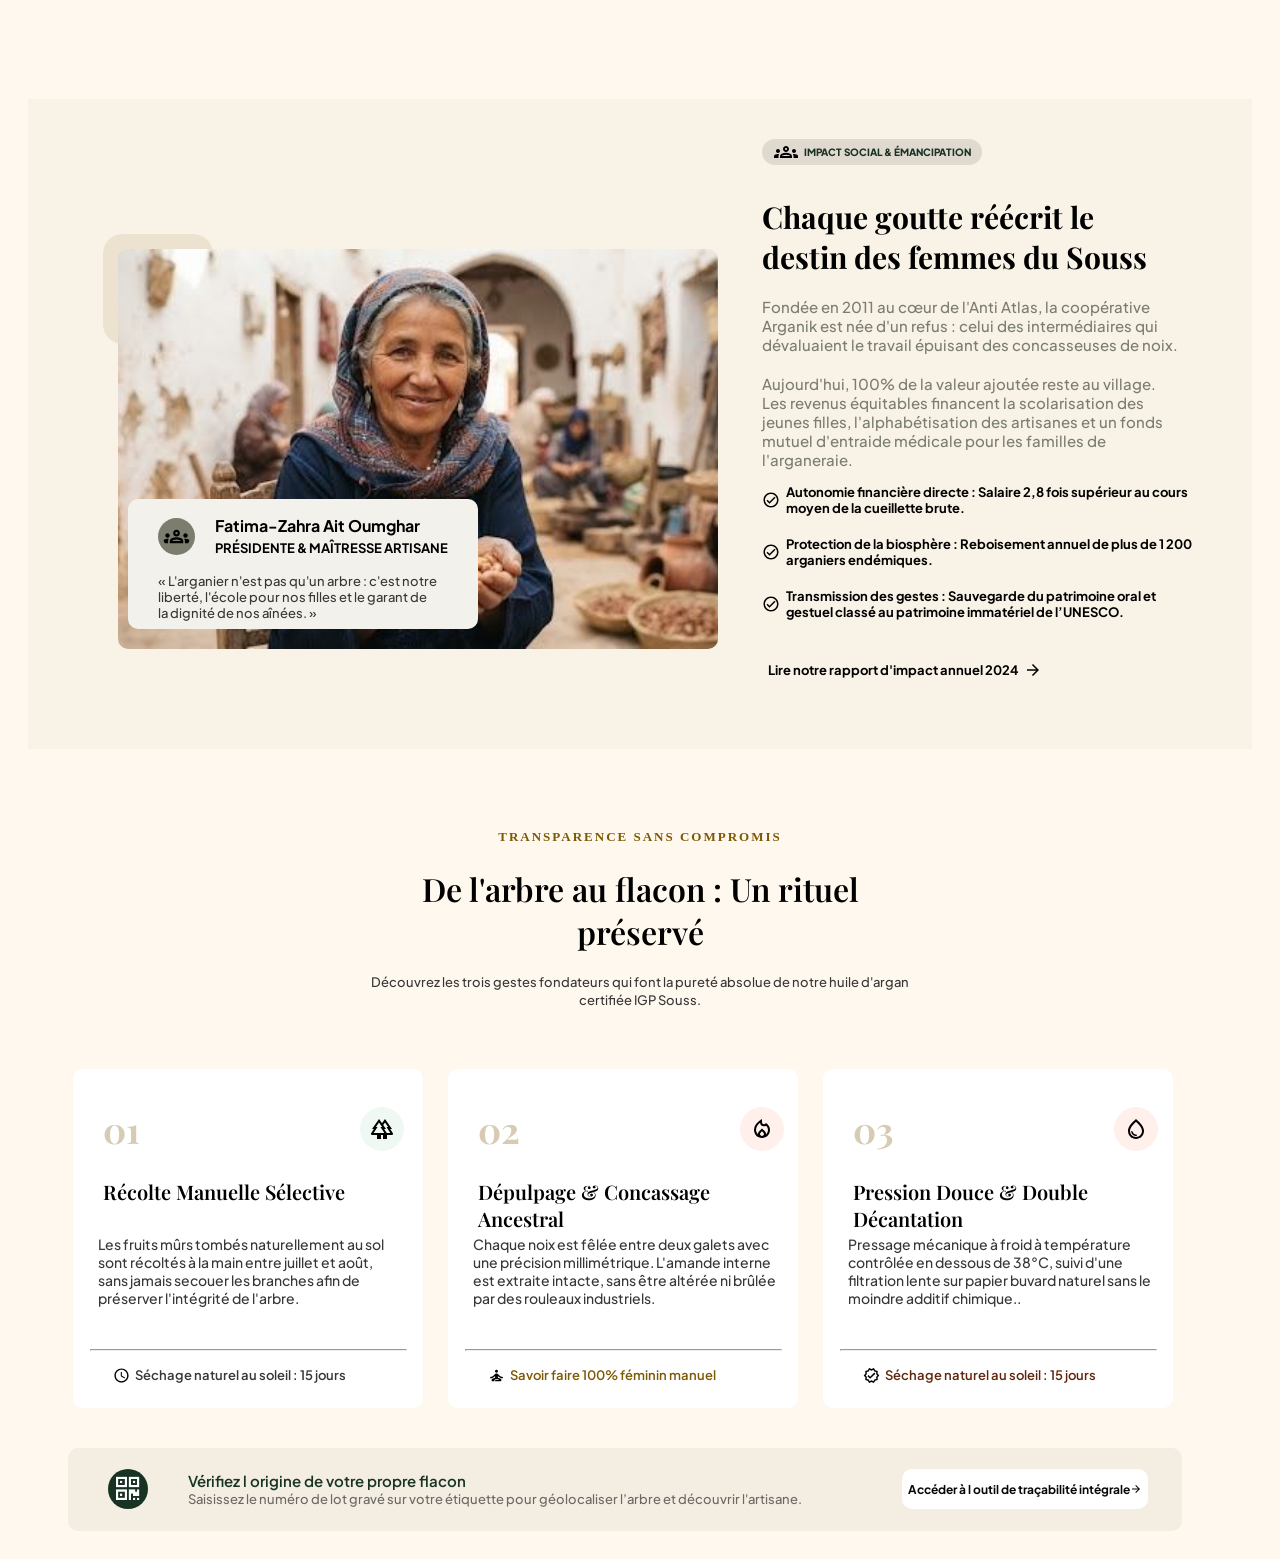
==== commit e53b5499: "feat/acceuil/tarncparnce-section:completed" ====
--- a/acceuil.html
+++ b/acceuil.html
@@ -13,6 +13,8 @@
     rel="stylesheet">
   <link href="https://fonts.googleapis.com/css2?family=Playfair+Display:ital,wght@0,400..900;1,400..900&display=swap"
     rel="stylesheet">
+  <link rel="stylesheet" href="https://cdnjs.cloudflare.com/ajax/libs/font-awesome/4.7.0/css/font-awesome.min.css">
+
 </head>
 
 <body>
@@ -238,6 +240,69 @@
       <button>Lire notre rapport d'impact annuel 2024 <img src="/icones/fleche-droite.svg" alt=""></button>
     </div>
   </section>
+  <section class="transparance">
+    <center>
+      <h5>TRANSPARENCE SANS COMPROMIS</h5>
+    </center>
+    <center>
+      <h1>De l'arbre au flacon : Un rituel
+        préservé</h1>
+    </center>
+    <center><span>Découvrez les trois gestes fondateurs qui font la pureté absolue de notre huile d'argan <br>
+        certifiée IGP Souss.</span></center>
+    <div class="trcards">
+      <div class="t-card">
+        <ul> <span>01</span> <img src="/icones/foret.svg" alt=""></ul>
+        <h5>Récolte Manuelle Sélective</h5>
+        <p>Les fruits mûrs tombés naturellement au sol
+          sont récoltés à la main entre juillet et août, sans
+          jamais secouer les branches afin de préserver
+          l'intégrité de l'arbre.</p>
+        <center>
+          <hr>
+        </center>
+        <ol><img src="/icones/horloge.svg" alt=""> <span>Séchage naturel au soleil : 15 jours</span></ol>
+      </div>
+
+      <div class="t-card">
+        <ul> <span>02</span> <img class="img2" src="/icones/feu.svg" alt=""></ul>
+        <h5>Dépulpage & Concassage
+          Ancestral</h5>
+        <p>Chaque noix est fêlée entre deux galets avec
+          une précision millimétrique. L'amande interne
+          est extraite intacte, sans être altérée ni brûlée
+          par des rouleaux industriels.</p>
+        <center>
+          <hr>
+        </center>
+        <ol><img src="/icones/bien-etre.svg" alt=""> <span class="gold">Savoir faire 100% féminin manuel</span></ol>
+      </div>
+
+      <div class="t-card">
+        <ul> <span>03</span> <img class="img2" src="/icones/goutte.svg" alt=""></ul>
+        <h5>Pression Douce & Double
+          Décantation</h5>
+        <p>Pressage mécanique à froid à température
+          contrôlée en dessous de 38°C, suivi d'une
+          filtration lente sur papier buvard naturel sans le
+          moindre additif chimique..</p>
+        <center>
+          <hr>
+        </center>
+        <ol><img src="/icones/certifie.svg" alt=""> <span class="maron">Séchage naturel au soleil : 15 jours</span></ol>
+      </div>
+
+
+    </div>
+  </section>
+  <div class="qrcode">
+    <button class="qrb"><i class="fa fa-qrcode" aria-hidden="true"></i></button>
+    <ul>
+      <span>Vérifiez l origine de votre propre flacon</span>
+      <p>Saisissez le numéro de lot gravé sur votre étiquette pour géolocaliser l’arbre et découvrir l'artisane.</p>
+    </ul>
+    <button  class="btnicn">Accéder à l outil de traçabilité intégrale <img  src="/icones/fleche-droite.svg" alt=""></button>
+  </div>
 
 
 
--- a/styles/acceuil.css
+++ b/styles/acceuil.css
@@ -426,126 +426,333 @@
         }
 
         h1 {
-            margin-right: 80px; 
+            margin-right: 80px;
             margin-top: 32px;
             font-family: "Playfair Display", serif;
             font-size: 30Px;
             font-weight: 700;
             color: black;
-            font-style: normal; 
+            font-style: normal;
         }
 
         p {
-        color: #7B7E6E;
-        font-family: "Plus Jakarta Sans", sans-serif;
-          margin-right: 70px;
-        font-weight: 500;
-        font-size: 15px;
-        margin-top: 20px;
-
-        }
-        li{
-        list-style: none;
-        display: flex ;
-        align-items: center;
-        font-family: "Plus Jakarta Sans", sans-serif;
-        font-size: small;
-        font-weight: 700;
-        margin-right: 50px;
-        margin-bottom: 20px;
-        img{
-            width: 18px;
-            margin-right: 6px;
-        }
-
-        }
-        button{
+            color: #7B7E6E;
+            font-family: "Plus Jakarta Sans", sans-serif;
+            margin-right: 70px;
+            font-weight: 500;
+            font-size: 15px;
+            margin-top: 20px;
+
+        }
+
+        li {
+            list-style: none;
+            display: flex;
+            align-items: center;
+            font-family: "Plus Jakarta Sans", sans-serif;
+            font-size: small;
+            font-weight: 700;
+            margin-right: 50px;
+            margin-bottom: 20px;
+
+            img {
+                width: 18px;
+                margin-right: 6px;
+            }
+
+        }
+
+        button {
             margin-top: 40Px;
             background-color: #F9F2E6;
             border: none;
             display: flex;
             align-items: center;
-                    align-items: center;
+            align-items: center;
+            font-family: "Plus Jakarta Sans", sans-serif;
+            font-size: small;
+            font-weight: 700;
+
+            img {
+                margin-left: 5px;
+                width: 18px;
+
+            }
+        }
+    }
+
+
+    .leftside {
+        position: relative;
+
+        .care {
+            background-color: #ECE2CF;
+            height: 110px;
+            width: 110px;
+            border-radius: 20px;
+            left: 75px;
+            top: 135px;
+            position: absolute;
+            z-index: 1;
+
+        }
+
+        >img {
+            position: absolute;
+            z-index: 2;
+            border-radius: 10px;
+            height: 400px;
+            width: 600px;
+            object-fit: cover;
+            left: 90px;
+            bottom: 100PX;
+        }
+
+        .msg {
+            position: absolute;
+            z-index: 2;
+            height: 130px;
+            left: 100px;
+            top: 400px;
+            background-color: #f3f1ec;
+            width: 350px;
+            border-radius: 10px;
+
+            img {
+                width: 27px;
+                height: 27px;
+            }
+
+            li {
+                margin-left: 30px;
+                display: flex;
+                align-items: center;
+
+                img {
+                    margin-right: 5px;
+                    background-color: #7B7E6E;
+                    border-radius: 30px;
+                    padding: 5px;
+                }
+
+                span {
+                    font-family: "Plus Jakarta Sans", sans-serif;
+                    font-size: small;
+                    font-weight: 700;
+                }
+
+                p {
+                    margin-left: 15px;
+                    font-family: "Plus Jakarta Sans", sans-serif;
+                    font-size: medium;
+                    font-weight: 700;
+                }
+
+
+            }
+
+            article {
+                font-family: "Plus Jakarta Sans", sans-serif;
+                font-size: small;
+                font-weight: 500;
+                width: 80%;
+                margin-left: 30px;
+                color: #383736;
+            }
+        }
+    }
+}
+
+.transparance {
+    margin-top: 80Px;
+
+    h5 {
+        letter-spacing: 2px;
+        color: #7E5904;
+        font-size: 13px;
+    }
+
+    h1 {
+        color: black;
+        font-weight: 600;
+        font-size: xx-large;
+        width: 480px;
+        margin-bottom: 20px;
+    }
+
+    span {
         font-family: "Plus Jakarta Sans", sans-serif;
         font-size: small;
-        font-weight: 700;
-        img{
-            margin-left: 5px;
-            width: 18px;
-
-        }
-        }
-    }
-
-
-    .leftside{
-        position: relative;
+        font-weight: 500;
+
+
+        color: #383736;
+    }
+
+    .trcards {
+        margin-left: 45px;
+        margin-top: 60px;
+        display: flex;
+        gap: 25px;
+        flex-wrap: wrap;
+
+        .t-card {
+
+            background-color: white;
+            height: 339px;
+            width: 350Px;
+            border-radius: 10px;
+            /* box-shadow: 0px 0px 0px 3px rgb(161, 156, 156); */
+
+            >ul {
+
+                padding: 20px 0px 0px 0px;
+                display: flex;
+                align-items: center;
+
+                >span {
+                    margin-left: 30Px;
+                    font-family: "Playfair Display", serif;
+                    font-size: 36Px;
+                    font-weight: 700;
+                    color: #D7CCB3;
+                }
+
+                >img {
+                    margin-left: 220px;
+                    background-color: #EFF8F2;
+                    padding: 10px;
+                    border-radius: 30px;
+                }
+
+                .img2 {
+                    background-color: #FFF0EB;
+                }
+
+            }
+
+            >h5 {
+                font-family: "Playfair Display", serif;
+                font-size: 20Px;
+                font-weight: 600;
+                letter-spacing: 0px;
+                color: black;
+                margin-top: 25px;
+                margin-left: 30Px;
+                margin-bottom: 10px;
+                height: 43px;
+            }
+
+            >p {
+                font-family: "Plus Jakarta Sans", sans-serif;
+                font-size: 14px;
+                font-weight: 500;
+                color: #383736;
+                margin-left: 25px;
+                margin-right: 20px;
+                height: 100Px;
+            }
+
+            hr {
+
+                width: 90%;
+                color: #232222;
+            }
+
+            >ol {
+                display: flex;
+                align-items: center;
+
+                >img {
+                    width: 17px;
+                    margin-right: 5Px;
+                }
+
+                >span {
+                    font-family: "Plus Jakarta Sans", sans-serif;
+                    font-size: 13px;
+                    font-weight: 600;
+                    color: #383736;
+                }
+
+            }
+
+            .gold {
+                color: #7E5904;
+            }
+
+            .maron {
+                color: #5F260D;
+            }
+
+        }
+    }
+}
+
+.qrcode {
+    margin-top: 40Px;
+    margin-left: 40Px;
+    margin-right: 70Px;
+    background-color: #F4EDE1;
+    padding-left: 20px;
+    border-radius: 10px;
+
+    display: flex;
+    align-items: center;
+
+    .qrb {
+        background-color: #183324;
+        border: none;
+        width: 40Px;
+        height: 40px;
+        border-radius: 25px;
+        margin-left: 20px;
+        padding: auto;
+    }
+
+    i {
+
+        color: white;
+        font-size: 30px;
+
+        border-radius: 90px;
+    }
+
+    ul {
+        line-height: 5px;
+        margin-top: 30px;
+        span {
+            color: #183324;
+            font-family: "Plus Jakarta Sans", sans-serif;
+            font-size: 15px;
+            font-weight: 600;
+
+        }
+
+        p {
+            font-family: "Plus Jakarta Sans", sans-serif;
+            font-size: 13px;
+            font-weight: 500;
+            color: #6b6865;
+        }
+    }
+
+    .btnicn {
+        background-color: white;
+        border: none;
+        margin-left: 100px;
+        height: 40px;
+       font-family: "Plus Jakarta Sans", sans-serif;
+            font-size: 12px;
+            font-weight: 700;
+            color: #070707;
+            display: flex;
+            align-items:center;
+            border-radius: 10px;
+            >img{
+                width: 12px;
+            }
+
         
-       .care{ 
-        background-color: #ECE2CF;
-        height: 110px;
-        width: 110px;
-        border-radius: 20px;
-        left: 75px;
-        top: 135px;
-        position: absolute;
-        z-index: 1;
-        
-    }
-    >img{
-        position: absolute;
-        z-index: 2;
-        border-radius: 10px;
-        height: 400px;
-        width: 600px;
-        object-fit: cover;
-        left: 90px;
-       bottom: 100PX;
-    }
-    .msg{
-        position: absolute;
-        z-index: 2;
-        height: 130px;
-        left: 100px;
-        top: 400px;
-        background-color: #f3f1ec;
-        width: 350px;
-        border-radius: 10px;
-        img{
-            width: 27px;
-            height: 27px;
-        }
-        li{
-            margin-left: 30px;
-            display: flex;
-            align-items: center;
-            img{
-                margin-right: 5px;
-                background-color: #7B7E6E;
-                border-radius: 30px;
-                padding: 5px;
-            }
-            span{
-        font-family: "Plus Jakarta Sans", sans-serif;
-        font-size: small;
-        font-weight: 700; 
-            }
-            p{ margin-left: 15px;
-                        font-family: "Plus Jakarta Sans", sans-serif;
-        font-size: medium;
-        font-weight: 700;
-            }
-       
-
-        }
-         article{
-        font-family: "Plus Jakarta Sans", sans-serif;
-        font-size: small;
-        font-weight: 500; 
-        width: 80%;
-        margin-left: 30px;
-        color: #383736;
-            } 
-    }
     }
 }
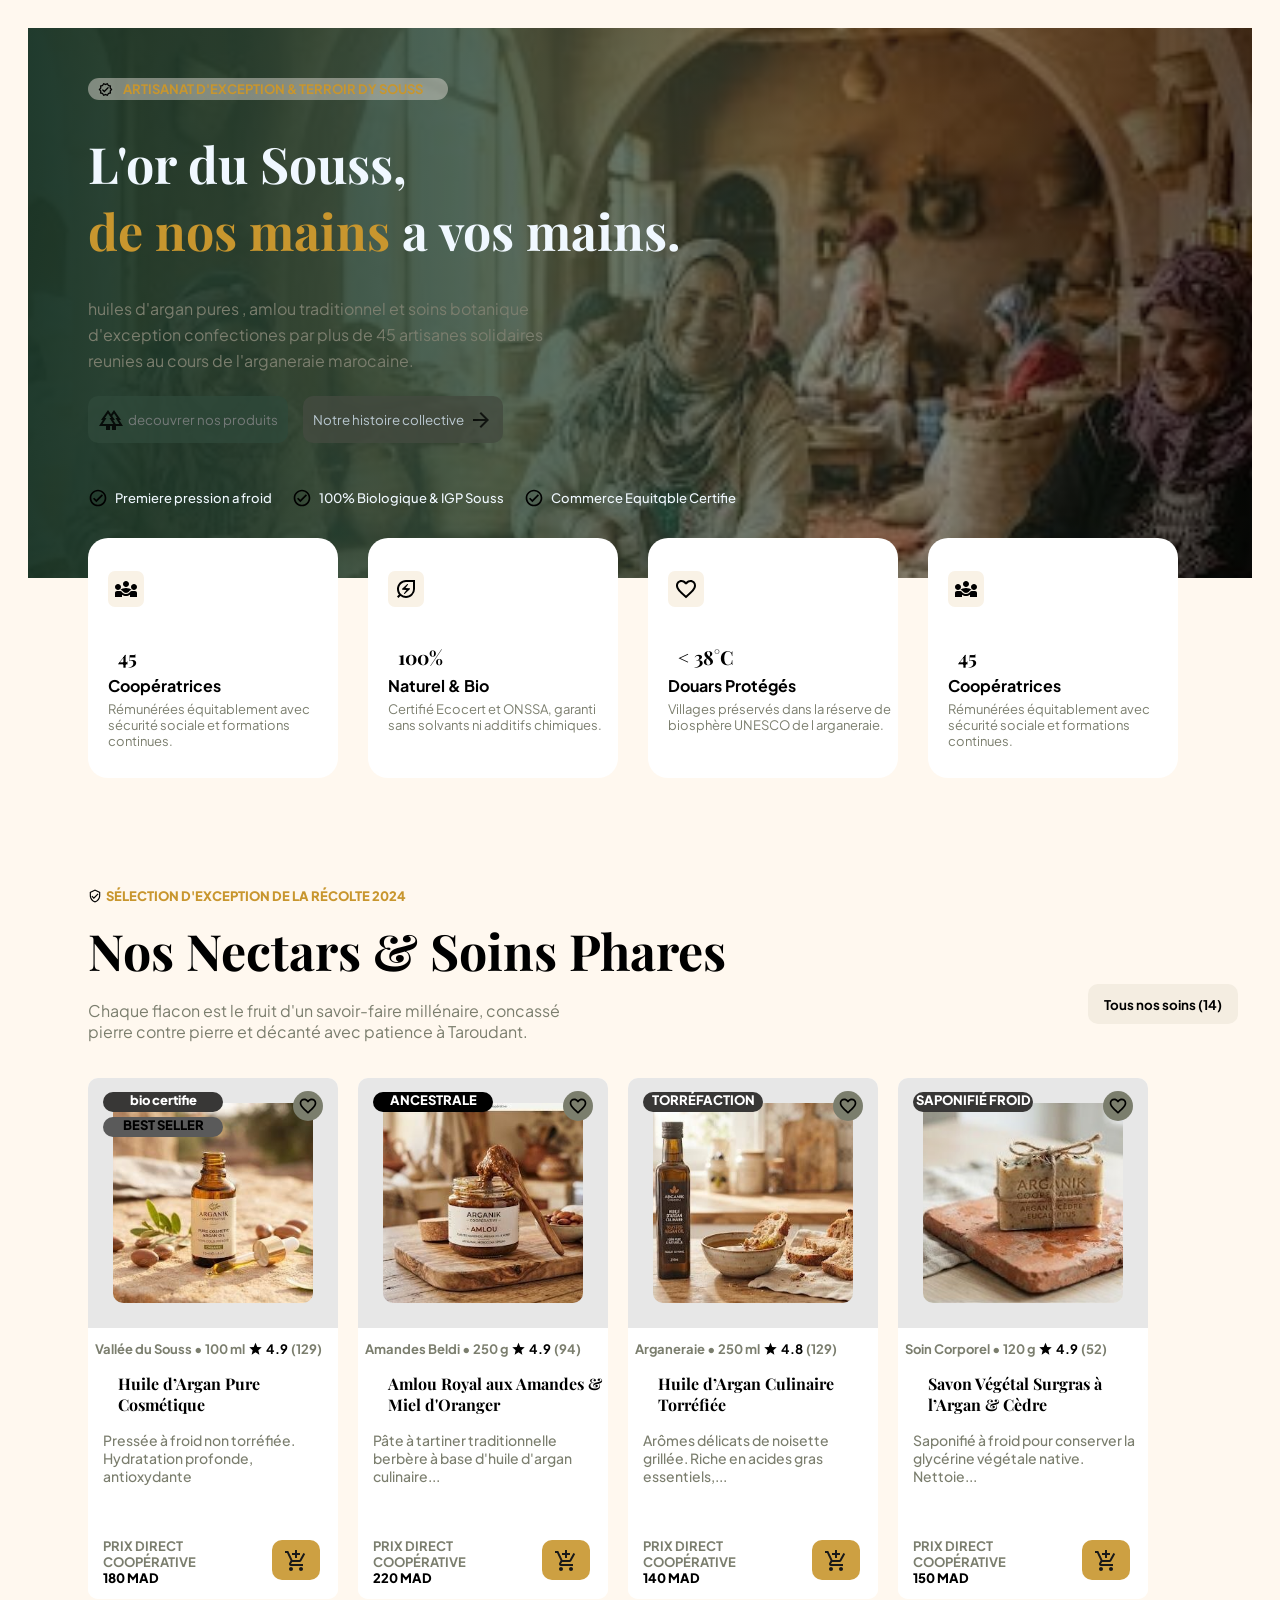
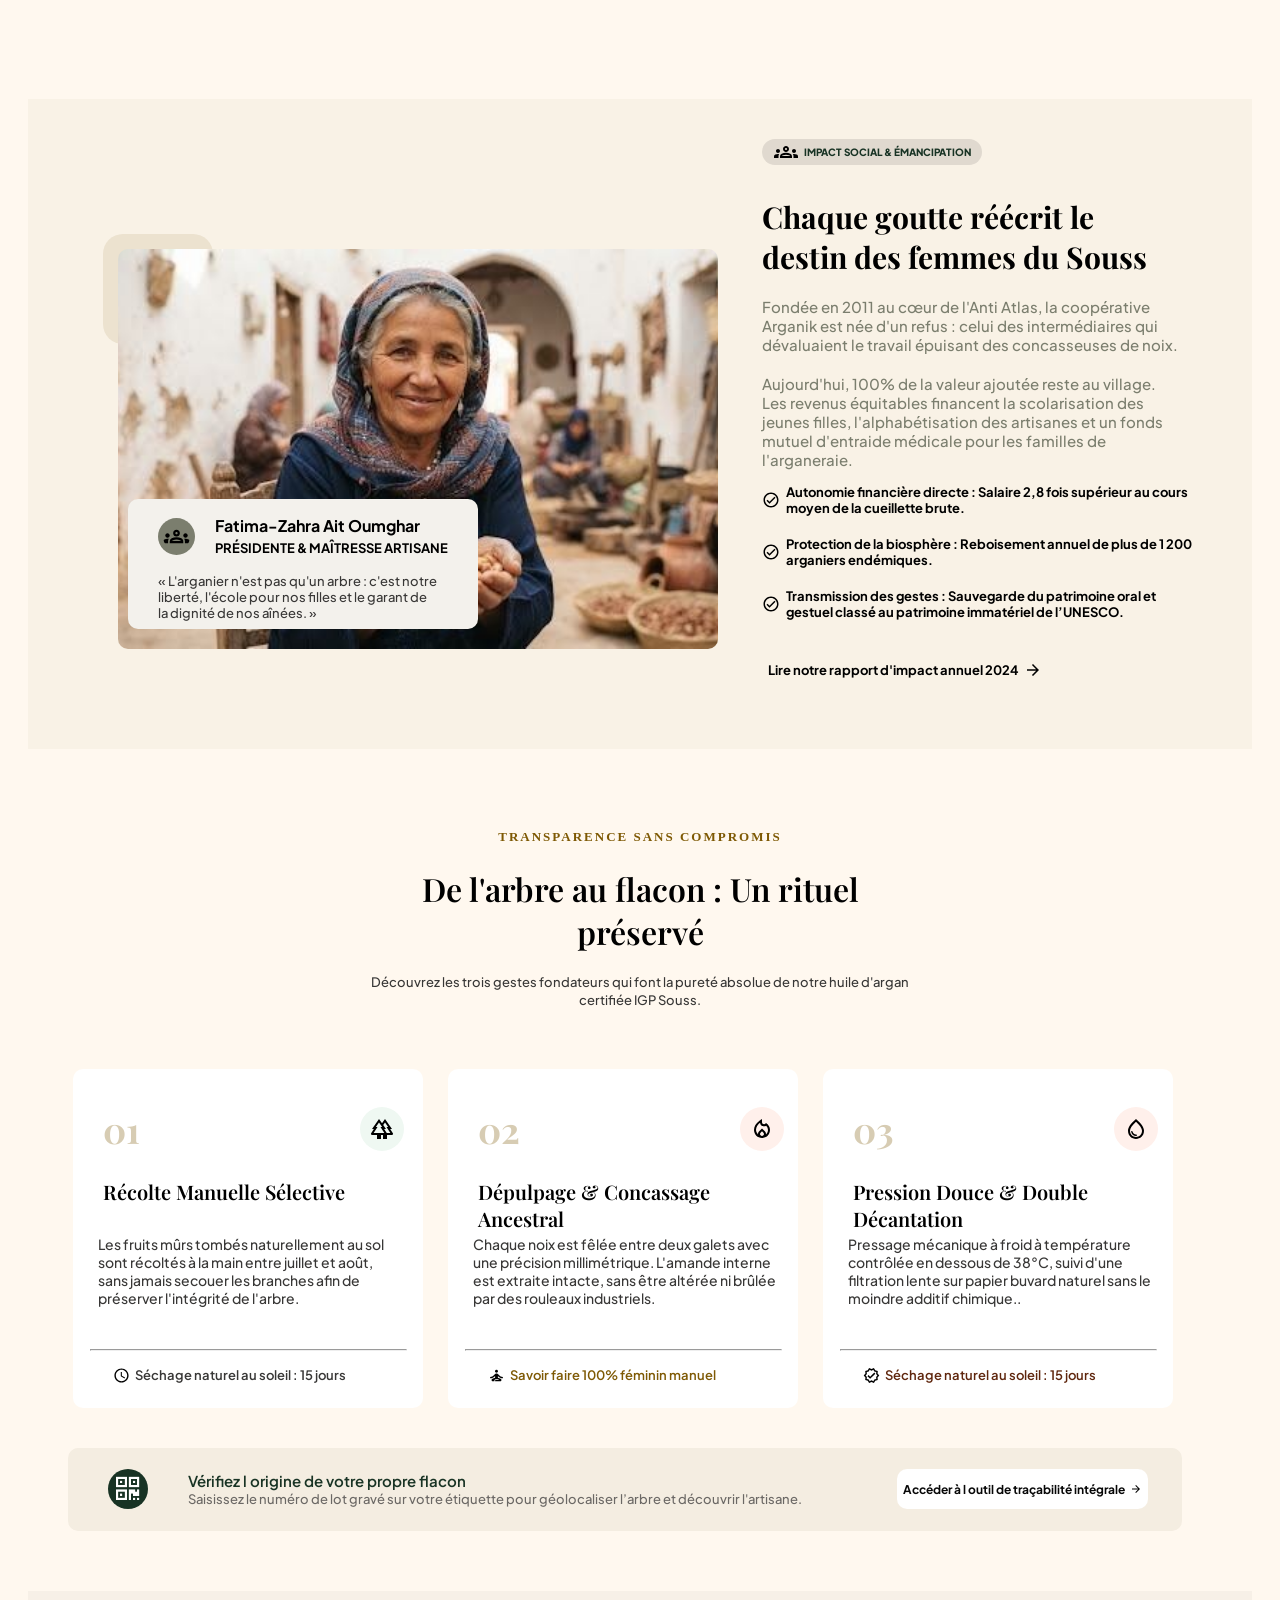
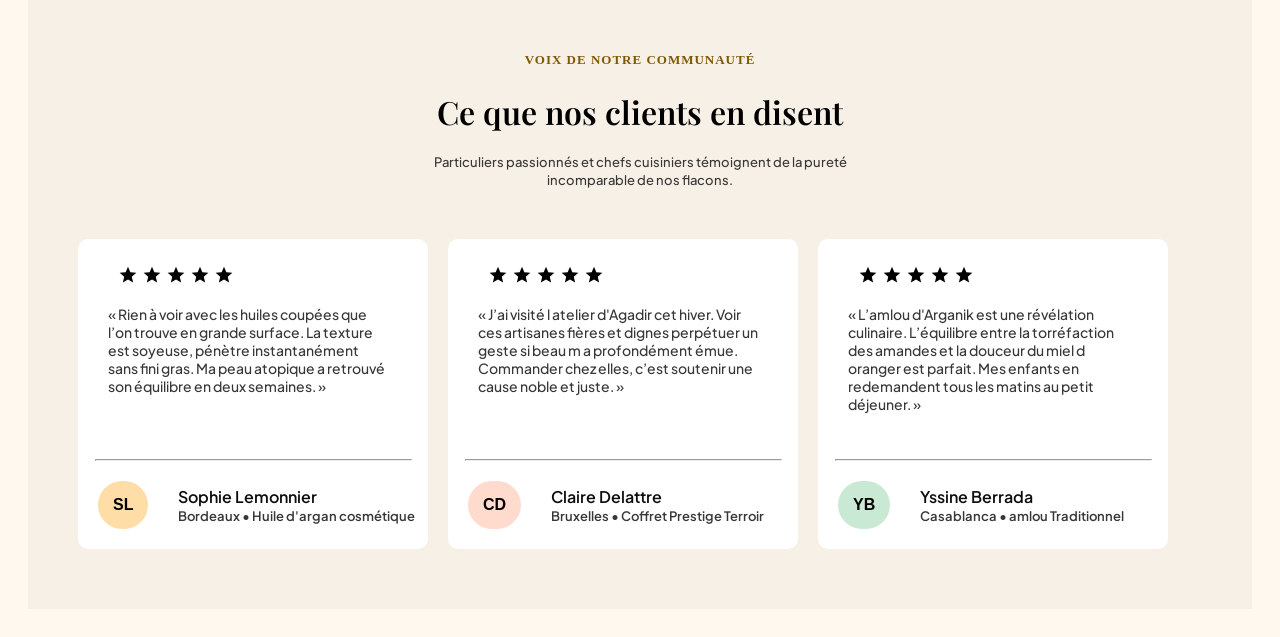
==== commit f2937ee9: "feat/acceuil/avis-section:completed" ====
--- a/acceuil.html
+++ b/acceuil.html
@@ -301,9 +301,85 @@
       <span>Vérifiez l origine de votre propre flacon</span>
       <p>Saisissez le numéro de lot gravé sur votre étiquette pour géolocaliser l’arbre et découvrir l'artisane.</p>
     </ul>
-    <button  class="btnicn">Accéder à l outil de traçabilité intégrale <img  src="/icones/fleche-droite.svg" alt=""></button>
+    <button class="btnicn">Accéder à l outil de traçabilité intégrale <img src="/icones/fleche-droite.svg"
+        alt=""></button>
   </div>
 
+  <section class="avis">
+    <center>
+      <h5>VOIX DE NOTRE COMMUNAUTÉ</h5>
+
+    </center>
+    <center>
+      <h1>Ce que nos clients en disent</h1>
+    </center>
+    <center><span>Particuliers passionnés et chefs cuisiniers témoignent de la pureté <br>
+
+        incomparable de nos flacons.</span></center>
+    <div class="aviscards">
+      <div class="a-card">
+        <ul> <img src="/icones/etoile.svg" alt="">
+          <img src="/icones/etoile.svg" alt="">
+          <img src="/icones/etoile.svg" alt="">
+          <img src="/icones/etoile.svg" alt="">
+          <img src="/icones/etoile.svg" alt="">
+        </ul>
+        <p>« Rien à voir avec les huiles coupées que
+          l’on trouve en grande surface. La texture
+          est soyeuse, pénètre instantanément
+          sans fini gras. Ma peau atopique a
+          retrouvé son équilibre en deux semaines.
+          »</p>
+        <center>
+          <hr>
+        </center>
+        <ol> <button class="profile mar">SL</button> <div><span class="name">Sophie Lemonnier <br>
+          </span> <span class="local">Bordeaux • Huile d'argan cosmétique</span></ol>
+      </div>
+      <div class="a-card">
+        <ul> <img src="/icones/etoile.svg" alt="">
+          <img src="/icones/etoile.svg" alt="">
+          <img src="/icones/etoile.svg" alt="">
+          <img src="/icones/etoile.svg" alt="">
+          <img src="/icones/etoile.svg" alt="">
+        </ul>
+        <p>« J’ai visité l atelier d'Agadir cet hiver. Voir
+ces artisanes fières et dignes perpétuer
+un geste si beau m a profondément
+émue. Commander chez elles, c’est
+soutenir une cause noble et juste. »</p>
+        <center>
+          <hr>
+        </center>
+        <ol> <button class="profile pnk">CD</button> <div><span class="name">Claire Delattre <br>
+          </span> <span class="local">Bruxelles • Coffret Prestige Terroir</span></ol>
+      </div>
+
+      <div class="a-card">
+        <ul> <img src="/icones/etoile.svg" alt="">
+          <img src="/icones/etoile.svg" alt="">
+          <img src="/icones/etoile.svg" alt="">
+          <img src="/icones/etoile.svg" alt="">
+          <img src="/icones/etoile.svg" alt="">
+        </ul>
+        <p>« L’amlou d'Arganik est une révélation
+culinaire. L’équilibre entre la torréfaction
+des amandes et la douceur du miel
+d oranger est parfait. Mes enfants en
+redemandent tous les matins au petit
+déjeuner. »</p>
+        <center>
+          <hr>
+        </center>
+        <ol> <button class="profile bl">YB</button> <div><span class="name">Yssine Berrada <br>
+          </span> <span class="local">Casablanca • amlou Traditionnel </span></ol>
+      </div>
+      
+      
+    </div>
+  </section>
+
+
 
 
 
--- a/styles/acceuil.css
+++ b/styles/acceuil.css
@@ -721,6 +721,7 @@
     ul {
         line-height: 5px;
         margin-top: 30px;
+
         span {
             color: #183324;
             font-family: "Plus Jakarta Sans", sans-serif;
@@ -737,22 +738,134 @@
         }
     }
 
-    .btnicn {
+    .btnicn { 
         background-color: white;
         border: none;
-        margin-left: 100px;
+        margin-left: 95px;
         height: 40px;
-       font-family: "Plus Jakarta Sans", sans-serif;
-            font-size: 12px;
-            font-weight: 700;
-            color: #070707;
-            display: flex;
-            align-items:center;
+        font-family: "Plus Jakarta Sans", sans-serif;
+        font-size: 12px;
+        font-weight: 700;
+        color: #070707;
+        display: flex;
+        align-items: center;
+        border-radius: 10px;
+
+        >img {
+            width: 12px;
+            margin-left: 5Px;
+        }
+
+
+    }
+} 
+
+.avis {
+    background-color: #F7F0E7;
+    margin-top: 60Px;
+    padding-top: 40px;
+    padding-bottom: 60Px;
+
+    h5 {
+
+        letter-spacing: 1px;
+        color: #7E5904;
+        font-size: 13px;
+    }
+
+    h1 {
+        color: black;
+        font-weight: 600;
+        font-size: xx-large;
+        width: 480px;
+        margin-bottom: 20px;
+    }
+
+    span {
+        font-family: "Plus Jakarta Sans", sans-serif;
+        font-size: small;
+        font-weight: 500;
+    
+
+
+        color: #383736;
+    }
+
+    .aviscards {
+
+        margin: 50Px 50px 0PX 50px ;
+      display: flex;
+      gap: 20px;
+     
+        .a-card {
+            padding-top: 10px;
+            background-color: white;
+            height: 300px;
+            width: 350Px;
             border-radius: 10px;
-            >img{
-                width: 12px;
-            }
-
-        
-    }
+
+            ul {
+
+                img {
+                    width: 20PX;
+                }
+            }
+
+            p {
+                width: 80%;
+                margin-left: 30px;
+                height: 140Px;
+                font-family: "Plus Jakarta Sans", sans-serif;
+                font-size: 14px;
+                font-weight: 500;
+                color: #383736;
+            }
+
+            hr {
+                width: 90%;
+            }
+ 
+            ol {
+                margin-top: 20px;
+                padding-left: 20Px;
+                display: flex;
+                align-items: center;
+
+            }
+
+            .profile {
+                padding: 15px;
+                background-color: #FFDDA7;
+                border: none;
+                border-radius: 70px;
+                font-size: medium;
+                font-weight: 700;
+            }
+                    .pnk{
+         background-color: #FFDBCD;
+         
+        }
+        .bl{
+            background-color: #CAE9D4;
+        }
+
+            .name {
+                font-family: "Plus Jakarta Sans", sans-serif;
+                font-size: 16px;
+                font-weight: 600;
+                color: #0e0e0e;
+                margin-left: 30px;
+            }
+
+            .local {
+                font-family: "Plus Jakarta Sans", sans-serif;
+                font-size: 13px;
+                font-weight: 600;
+                color: #383736;
+                margin-left: 30px;
+            }
+
+        }
+    }
+
 }
